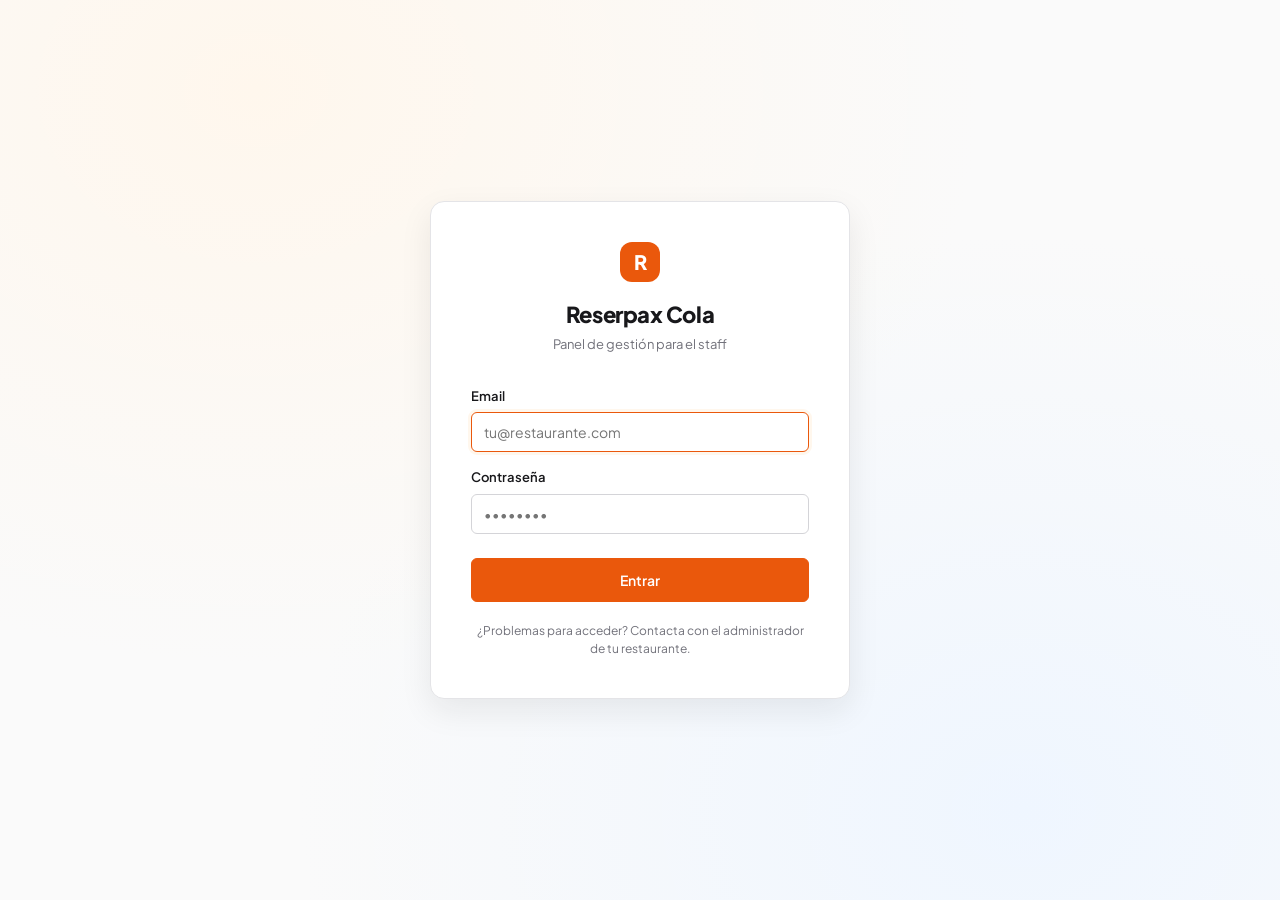
==== index.html @ 48ea2f74 "Mover archivos a la raíz del repo para GitHub Pages" ====
<!DOCTYPE html>
<html lang="es">
<head>
  <meta charset="UTF-8">
  <meta name="viewport" content="width=device-width, initial-scale=1.0">
  <title>Iniciar sesión — Reserpax Cola</title>
  <link rel="stylesheet" href="css/styles.css">
</head>
<body>
  <div class="login-page">
    <div class="login-card">
      <div class="login-brand">
        <div class="dot">R</div>
        <h1>Reserpax Cola</h1>
        <p>Panel de gestión para el staff</p>
      </div>

      <form>
        <div class="form-group">
          <label class="label" for="email">Email</label>
          <input type="email" id="email" class="input" placeholder="tu@restaurante.com" autofocus>
        </div>

        <div class="form-group">
          <label class="label" for="password">Contraseña</label>
          <input type="password" id="password" class="input" placeholder="••••••••">
        </div>

        <button type="submit" class="btn btn-primary btn-lg" style="width: 100%; margin-top: 8px;">
          Entrar
        </button>

        <p class="hint" style="text-align: center; margin-top: 20px;">
          ¿Problemas para acceder? Contacta con el administrador de tu restaurante.
        </p>
      </form>
    </div>
  </div>
</body>
</html>
---- css/styles.css ----
/* =====================================================
   Reserpax — Panel Staff (Cola de espera)
   Estilo: claro, limpio, operativo
   ===================================================== */

@import url('https://fonts.googleapis.com/css2?family=Plus+Jakarta+Sans:wght@400;500;600;700;800&family=JetBrains+Mono:wght@500&display=swap');

:root {
  --bg: #fafafa;
  --surface: #ffffff;
  --surface-2: #f4f4f5;
  --border: #e4e4e7;
  --border-strong: #d4d4d8;

  --text: #18181b;
  --text-muted: #71717a;
  --text-faint: #a1a1aa;

  --accent: #ea580c;
  --accent-hover: #c2410c;
  --accent-soft: #fff7ed;

  --success: #16a34a;
  --success-soft: #f0fdf4;
  --warning: #d97706;
  --warning-soft: #fffbeb;
  --danger: #dc2626;
  --danger-soft: #fef2f2;
  --info: #2563eb;
  --info-soft: #eff6ff;

  --shadow-sm: 0 1px 2px rgba(24,24,27,.04);
  --shadow: 0 4px 12px rgba(24,24,27,.06);
  --shadow-lg: 0 12px 32px rgba(24,24,27,.08);

  --radius: 10px;
  --radius-sm: 6px;
  --radius-lg: 14px;

  --font-sans: 'Plus Jakarta Sans', system-ui, sans-serif;
  --font-mono: 'JetBrains Mono', monospace;
}

* { box-sizing: border-box; margin: 0; padding: 0; }

body {
  font-family: var(--font-sans);
  background: var(--bg);
  color: var(--text);
  font-size: 14px;
  line-height: 1.5;
  min-height: 100vh;
  -webkit-font-smoothing: antialiased;
}

/* ============ LAYOUT ============ */
.app {
  display: grid;
  grid-template-columns: 240px 1fr;
  min-height: 100vh;
}

.sidebar {
  background: var(--surface);
  border-right: 1px solid var(--border);
  padding: 24px 16px;
  display: flex;
  flex-direction: column;
  gap: 4px;
  position: sticky;
  top: 0;
  height: 100vh;
}

.sidebar .brand {
  display: flex;
  align-items: center;
  gap: 10px;
  padding: 8px 12px 24px;
  font-weight: 800;
  font-size: 18px;
  letter-spacing: -0.02em;
}

.sidebar .brand-dot {
  width: 10px; height: 10px;
  border-radius: 50%;
  background: var(--accent);
}

.nav-link {
  display: flex;
  align-items: center;
  gap: 12px;
  padding: 10px 12px;
  border-radius: var(--radius-sm);
  color: var(--text-muted);
  text-decoration: none;
  font-weight: 500;
  font-size: 14px;
  transition: background .15s, color .15s;
}

.nav-link:hover { background: var(--surface-2); color: var(--text); }

.nav-link.active {
  background: var(--accent-soft);
  color: var(--accent);
  font-weight: 600;
}

.nav-link .icon { width: 18px; height: 18px; flex-shrink: 0; }

.nav-section-title {
  font-size: 11px;
  text-transform: uppercase;
  letter-spacing: .08em;
  color: var(--text-faint);
  padding: 16px 12px 8px;
  font-weight: 600;
}

.sidebar-footer {
  margin-top: auto;
  padding-top: 16px;
  border-top: 1px solid var(--border);
}

.user-chip {
  display: flex;
  align-items: center;
  gap: 10px;
  padding: 8px 12px;
  border-radius: var(--radius-sm);
}

.avatar {
  width: 32px; height: 32px;
  border-radius: 50%;
  background: var(--accent);
  color: white;
  display: grid;
  place-items: center;
  font-weight: 700;
  font-size: 13px;
}

.user-info { font-size: 13px; line-height: 1.3; }
.user-info strong { display: block; color: var(--text); }
.user-info small { color: var(--text-muted); }

/* ============ MAIN ============ */
.main {
  padding: 32px 40px;
  max-width: 1400px;
  width: 100%;
}

.page-header {
  display: flex;
  align-items: flex-end;
  justify-content: space-between;
  margin-bottom: 28px;
  gap: 24px;
}

.page-title {
  font-size: 28px;
  font-weight: 700;
  letter-spacing: -0.02em;
  line-height: 1.1;
}

.page-subtitle {
  color: var(--text-muted);
  margin-top: 4px;
  font-size: 14px;
}

/* ============ BOTONES ============ */
.btn {
  display: inline-flex;
  align-items: center;
  justify-content: center;
  gap: 8px;
  padding: 10px 16px;
  border: 1px solid var(--border-strong);
  border-radius: var(--radius-sm);
  background: var(--surface);
  color: var(--text);
  font-family: inherit;
  font-weight: 600;
  font-size: 13px;
  cursor: pointer;
  transition: all .15s;
  text-decoration: none;
}
.btn:hover { background: var(--surface-2); }

.btn-primary {
  background: var(--accent);
  border-color: var(--accent);
  color: white;
}
.btn-primary:hover { background: var(--accent-hover); border-color: var(--accent-hover); }

.btn-ghost { border-color: transparent; background: transparent; }
.btn-ghost:hover { background: var(--surface-2); }

.btn-danger { color: var(--danger); }
.btn-danger:hover { background: var(--danger-soft); border-color: var(--danger); }

.btn-sm { padding: 6px 10px; font-size: 12px; }
.btn-lg { padding: 12px 20px; font-size: 14px; }

/* ============ CARDS ============ */
.card {
  background: var(--surface);
  border: 1px solid var(--border);
  border-radius: var(--radius);
  padding: 20px;
}

.card-header {
  display: flex;
  justify-content: space-between;
  align-items: center;
  margin-bottom: 16px;
}

.card-title {
  font-size: 15px;
  font-weight: 600;
}

/* ============ STATS ============ */
.stats-grid {
  display: grid;
  grid-template-columns: repeat(auto-fit, minmax(180px, 1fr));
  gap: 16px;
  margin-bottom: 28px;
}

.stat {
  background: var(--surface);
  border: 1px solid var(--border);
  border-radius: var(--radius);
  padding: 18px 20px;
}

.stat-label {
  font-size: 12px;
  text-transform: uppercase;
  letter-spacing: .06em;
  color: var(--text-muted);
  font-weight: 600;
}

.stat-value {
  font-size: 28px;
  font-weight: 700;
  letter-spacing: -0.02em;
  margin-top: 6px;
  font-family: var(--font-mono);
}

.stat-trend {
  font-size: 12px;
  color: var(--success);
  margin-top: 4px;
  font-weight: 500;
}
.stat-trend.negative { color: var(--danger); }

/* ============ BADGES ============ */
.badge {
  display: inline-flex;
  align-items: center;
  gap: 6px;
  padding: 3px 10px;
  border-radius: 999px;
  font-size: 11px;
  font-weight: 600;
  text-transform: uppercase;
  letter-spacing: .04em;
}

.badge-dot {
  width: 6px; height: 6px;
  border-radius: 50%;
}

.badge-esperando { background: var(--info-soft); color: var(--info); }
.badge-esperando .badge-dot { background: var(--info); }

.badge-avisado { background: var(--warning-soft); color: var(--warning); }
.badge-avisado .badge-dot { background: var(--warning); animation: pulse 1.5s ease-in-out infinite; }

.badge-sentado { background: var(--success-soft); color: var(--success); }
.badge-sentado .badge-dot { background: var(--success); }

.badge-cancelado { background: var(--danger-soft); color: var(--danger); }
.badge-cancelado .badge-dot { background: var(--danger); }

@keyframes pulse {
  0%, 100% { opacity: 1; }
  50% { opacity: .4; }
}

/* ============ COLA ============ */
.cola-list {
  display: flex;
  flex-direction: column;
  gap: 10px;
}

.cola-item {
  background: var(--surface);
  border: 1px solid var(--border);
  border-radius: var(--radius);
  padding: 16px 20px;
  display: grid;
  grid-template-columns: 48px 1fr auto;
  gap: 16px;
  align-items: center;
  transition: border-color .15s, box-shadow .15s;
}
.cola-item:hover { border-color: var(--border-strong); box-shadow: var(--shadow-sm); }

.cola-item.highlighted {
  border-color: var(--warning);
  background: var(--warning-soft);
}

.posicion {
  width: 48px; height: 48px;
  border-radius: var(--radius);
  background: var(--surface-2);
  display: grid;
  place-items: center;
  font-family: var(--font-mono);
  font-weight: 600;
  font-size: 18px;
  color: var(--text);
}

.cola-item.highlighted .posicion {
  background: var(--warning);
  color: white;
}

.cola-info { min-width: 0; }

.cola-nombre {
  font-weight: 700;
  font-size: 16px;
  display: flex;
  align-items: center;
  gap: 10px;
  margin-bottom: 4px;
}

.cola-meta {
  display: flex;
  gap: 16px;
  font-size: 13px;
  color: var(--text-muted);
  flex-wrap: wrap;
}

.cola-meta span { display: inline-flex; align-items: center; gap: 4px; }

.cola-comment {
  margin-top: 8px;
  padding: 8px 12px;
  background: var(--surface-2);
  border-radius: var(--radius-sm);
  font-size: 13px;
  color: var(--text-muted);
  border-left: 3px solid var(--accent);
}

.cola-actions {
  display: flex;
  gap: 6px;
}

.time-badge {
  font-family: var(--font-mono);
  font-size: 12px;
  color: var(--text-muted);
  background: var(--surface-2);
  padding: 2px 8px;
  border-radius: 4px;
}

/* ============ TABLAS ============ */
.table-wrapper {
  background: var(--surface);
  border: 1px solid var(--border);
  border-radius: var(--radius);
  overflow: hidden;
}

table {
  width: 100%;
  border-collapse: collapse;
}

th {
  text-align: left;
  font-size: 11px;
  text-transform: uppercase;
  letter-spacing: .06em;
  color: var(--text-muted);
  font-weight: 600;
  padding: 12px 20px;
  background: var(--surface-2);
  border-bottom: 1px solid var(--border);
}

td {
  padding: 14px 20px;
  border-bottom: 1px solid var(--border);
  font-size: 14px;
}

tbody tr:last-child td { border-bottom: 0; }
tbody tr:hover { background: var(--surface-2); }

/* ============ FORMS ============ */
.form-group { margin-bottom: 16px; }

.label {
  display: block;
  font-size: 13px;
  font-weight: 600;
  margin-bottom: 6px;
  color: var(--text);
}

.input, .select, .textarea {
  width: 100%;
  padding: 10px 12px;
  border: 1px solid var(--border-strong);
  border-radius: var(--radius-sm);
  background: var(--surface);
  font-family: inherit;
  font-size: 14px;
  color: var(--text);
  transition: border-color .15s, box-shadow .15s;
}

.input:focus, .select:focus, .textarea:focus {
  outline: none;
  border-color: var(--accent);
  box-shadow: 0 0 0 3px var(--accent-soft);
}

.textarea { resize: vertical; min-height: 80px; }

.hint {
  font-size: 12px;
  color: var(--text-muted);
  margin-top: 4px;
}

/* ============ LOGIN ============ */
.login-page {
  min-height: 100vh;
  display: grid;
  place-items: center;
  padding: 24px;
  background:
    radial-gradient(at 20% 10%, var(--accent-soft) 0, transparent 50%),
    radial-gradient(at 80% 90%, var(--info-soft) 0, transparent 50%),
    var(--bg);
}

.login-card {
  width: 100%;
  max-width: 420px;
  background: var(--surface);
  border: 1px solid var(--border);
  border-radius: var(--radius-lg);
  padding: 40px;
  box-shadow: var(--shadow-lg);
}

.login-brand {
  text-align: center;
  margin-bottom: 32px;
}

.login-brand .dot {
  width: 40px; height: 40px;
  border-radius: 12px;
  background: var(--accent);
  margin: 0 auto 16px;
  display: grid;
  place-items: center;
  color: white;
  font-weight: 800;
  font-size: 20px;
}

.login-brand h1 {
  font-size: 22px;
  font-weight: 800;
  letter-spacing: -0.02em;
}

.login-brand p {
  font-size: 13px;
  color: var(--text-muted);
  margin-top: 4px;
}

/* ============ EMPTY ============ */
.empty-state {
  text-align: center;
  padding: 60px 20px;
  color: var(--text-muted);
}

.empty-state-icon {
  font-size: 40px;
  margin-bottom: 12px;
  opacity: .4;
}

.empty-state h3 {
  font-size: 16px;
  color: var(--text);
  margin-bottom: 6px;
}

/* ============ QR CARD ============ */
.qr-card {
  display: flex;
  gap: 24px;
  align-items: center;
  padding: 24px;
  background: var(--surface);
  border: 1px solid var(--border);
  border-radius: var(--radius);
}

.qr-placeholder {
  width: 140px; height: 140px;
  background: repeating-conic-gradient(#18181b 0% 25%, #fff 0% 50%) 50% / 20px 20px;
  border-radius: var(--radius-sm);
  flex-shrink: 0;
}

/* ============ UTILS ============ */
.flex { display: flex; }
.flex-col { flex-direction: column; }
.gap-2 { gap: 8px; }
.gap-4 { gap: 16px; }
.items-center { align-items: center; }
.justify-between { justify-content: space-between; }
.mt-4 { margin-top: 16px; }
.mb-4 { margin-bottom: 16px; }
.text-muted { color: var(--text-muted); }
.text-sm { font-size: 13px; }
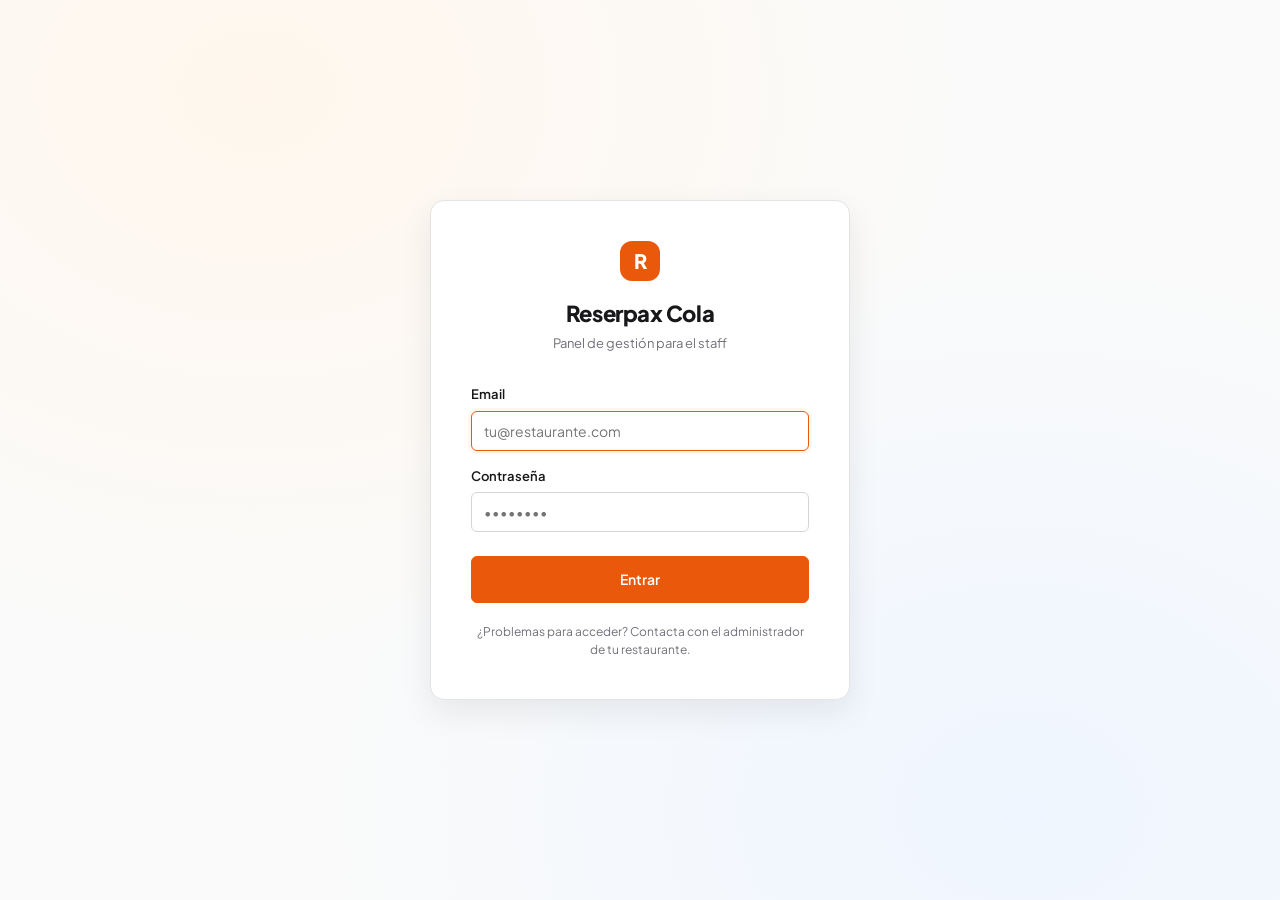
==== commit 09feb47f: ""Conectar boton de login con cola.html"" ====
--- a/index.html
+++ b/index.html
@@ -26,9 +26,10 @@
           <input type="password" id="password" class="input" placeholder="••••••••">
         </div>
 
-        <button type="submit" class="btn btn-primary btn-lg" style="width: 100%; margin-top: 8px;">
+        <a href="cola.html" class="btn btn-primary btn-lg" style="width: 100%; margin-top: 8px; text-decoration: none;">
           Entrar
-        </button>
+        </a>
+      
 
         <p class="hint" style="text-align: center; margin-top: 20px;">
           ¿Problemas para acceder? Contacta con el administrador de tu restaurante.
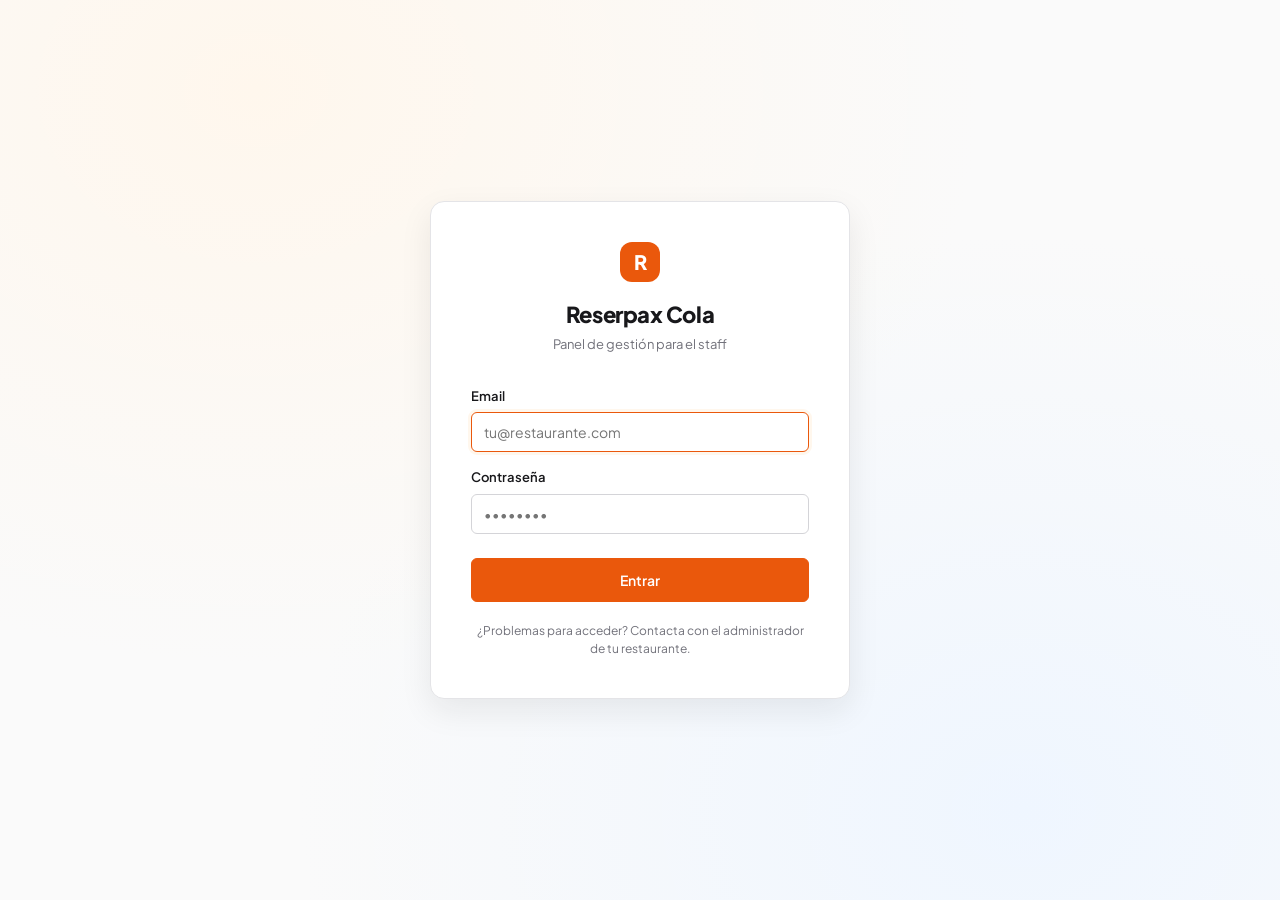
==== commit 12e0d3f0: "añadir botones para localizar comensales en la lista según número de integrantes" ====
--- a/index.html
+++ b/index.html
@@ -26,10 +26,9 @@
           <input type="password" id="password" class="input" placeholder="••••••••">
         </div>
 
-        <a href="cola.html" class="btn btn-primary btn-lg" style="width: 100%; margin-top: 8px; text-decoration: none;">
+        <button type="submit" class="btn btn-primary btn-lg" style="width: 100%; margin-top: 8px;">
           Entrar
-        </a>
-      
+        </button>
 
         <p class="hint" style="text-align: center; margin-top: 20px;">
           ¿Problemas para acceder? Contacta con el administrador de tu restaurante.
--- a/css/styles.css
+++ b/css/styles.css
@@ -305,6 +305,130 @@
 @keyframes pulse {
   0%, 100% { opacity: 1; }
   50% { opacity: .4; }
+}
+
+/* ============ FILTROS ============ */
+.filters {
+  display: flex;
+  justify-content: space-between;
+  align-items: center;
+  gap: 16px;
+  padding: 14px 18px;
+  background: var(--surface);
+  border: 1px solid var(--border);
+  border-radius: var(--radius);
+  margin-bottom: 16px;
+  flex-wrap: wrap;
+}
+
+.filter-group {
+  display: flex;
+  align-items: center;
+  gap: 8px;
+  flex-wrap: wrap;
+}
+
+.filter-label {
+  font-size: 13px;
+  color: var(--text-muted);
+  font-weight: 600;
+  margin-right: 4px;
+}
+
+.filter-btn {
+  padding: 6px 14px;
+  border: 1px solid var(--border-strong);
+  background: var(--surface);
+  border-radius: 999px;
+  font-family: inherit;
+  font-size: 13px;
+  font-weight: 600;
+  color: var(--text-muted);
+  cursor: pointer;
+  transition: all .15s;
+}
+
+.filter-btn:hover {
+  background: var(--surface-2);
+  color: var(--text);
+}
+
+.filter-btn.active {
+  background: var(--accent);
+  border-color: var(--accent);
+  color: white;
+}
+
+.filter-search {
+  display: flex;
+  gap: 6px;
+  align-items: center;
+}
+
+.filter-input {
+  width: 110px;
+  padding: 6px 10px;
+  font-size: 13px;
+}
+
+/* ============ FILTROS ============ */
+.filters {
+  display: flex;
+  align-items: center;
+  justify-content: space-between;
+  gap: 20px;
+  padding: 14px 18px;
+  background: var(--surface);
+  border: 1px solid var(--border);
+  border-radius: var(--radius);
+  margin-bottom: 16px;
+  flex-wrap: wrap;
+}
+
+.filter-group {
+  display: flex;
+  align-items: center;
+  gap: 8px;
+  flex-wrap: wrap;
+}
+
+.filter-label {
+  font-size: 13px;
+  color: var(--text-muted);
+  font-weight: 500;
+  margin-right: 4px;
+}
+
+.filter-btn {
+  padding: 6px 14px;
+  border: 1px solid var(--border-strong);
+  background: var(--surface);
+  color: var(--text);
+  border-radius: var(--radius-sm);
+  font-family: inherit;
+  font-size: 13px;
+  font-weight: 500;
+  cursor: pointer;
+  transition: all .15s;
+}
+.filter-btn:hover { background: var(--surface-2); }
+
+.filter-btn.active {
+  background: var(--accent);
+  border-color: var(--accent);
+  color: white;
+}
+
+.filter-search {
+  display: flex;
+  gap: 6px;
+  align-items: center;
+}
+
+.filter-input {
+  width: 110px;
+  padding: 6px 10px;
+  font-size: 13px;
 }
 
 /* ============ COLA ============ */
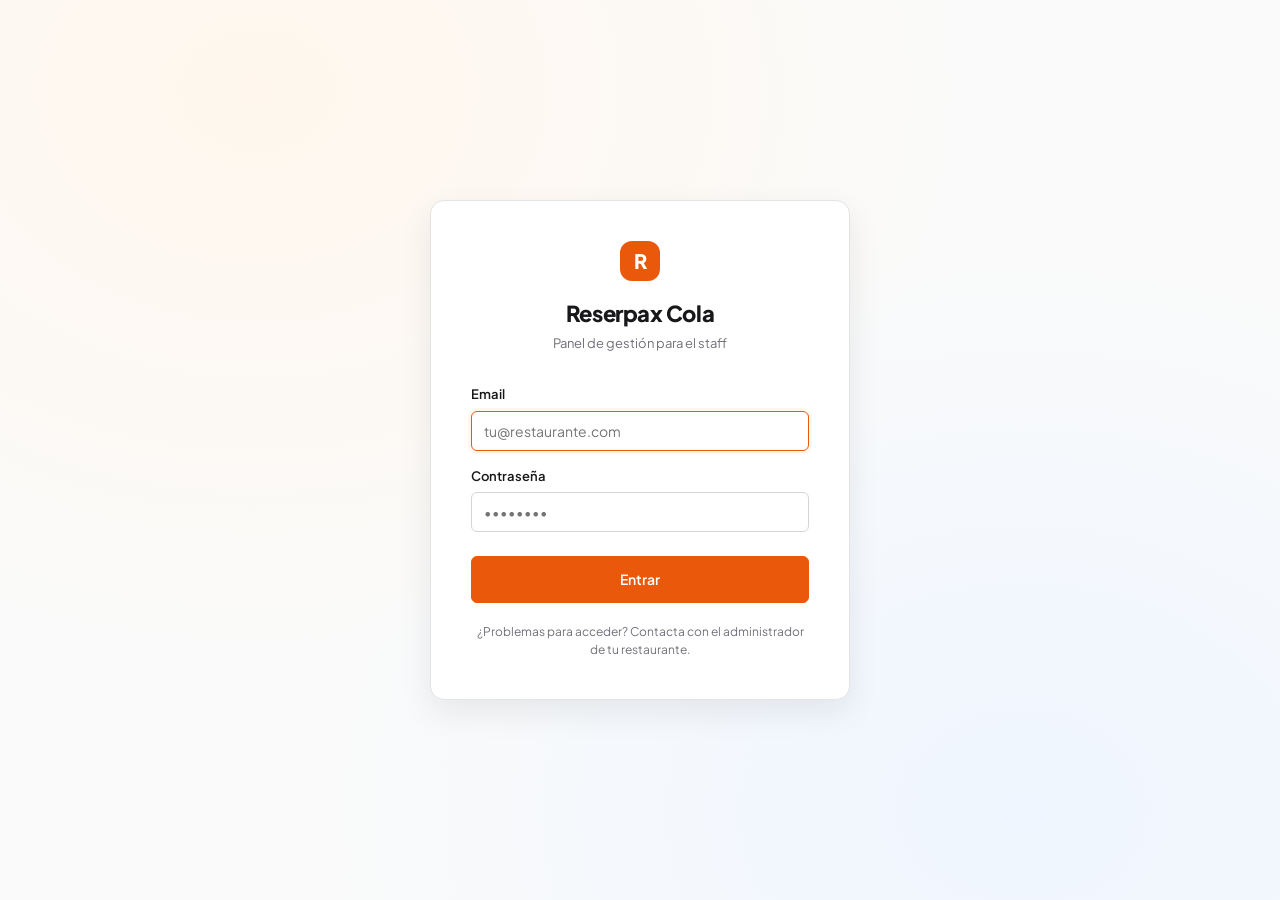
==== commit cf1bf935: "Replace submit button with link for login" ====
--- a/index.html
+++ b/index.html
@@ -25,10 +25,10 @@
           <label class="label" for="password">Contraseña</label>
           <input type="password" id="password" class="input" placeholder="••••••••">
         </div>
-
-        <button type="submit" class="btn btn-primary btn-lg" style="width: 100%; margin-top: 8px;">
-          Entrar
-        </button>
+<a href="cola.html" class="btn btn-primary btn-lg" style="width: 100%; margin-top: 8px; text-decoration: none;">
+  Entrar
+</a>
+        
 
         <p class="hint" style="text-align: center; margin-top: 20px;">
           ¿Problemas para acceder? Contacta con el administrador de tu restaurante.
--- a/css/styles.css
+++ b/css/styles.css
@@ -377,7 +377,7 @@
   align-items: center;
   justify-content: space-between;
   gap: 20px;
-  padding: 14px 18px;
+  padding: 18px 22px;
   background: var(--surface);
   border: 1px solid var(--border);
   border-radius: var(--radius);
@@ -388,28 +388,29 @@
 .filter-group {
   display: flex;
   align-items: center;
-  gap: 8px;
+  gap: 10px;
   flex-wrap: wrap;
 }
 
 .filter-label {
-  font-size: 13px;
-  color: var(--text-muted);
-  font-weight: 500;
-  margin-right: 4px;
+  font-size: 14px;
+  color: var(--text);
+  font-weight: 600;
+  margin-right: 6px;
 }
 
 .filter-btn {
-  padding: 6px 14px;
+  padding: 10px 18px;
   border: 1px solid var(--border-strong);
   background: var(--surface);
   color: var(--text);
   border-radius: var(--radius-sm);
   font-family: inherit;
-  font-size: 13px;
-  font-weight: 500;
+  font-size: 14px;
+  font-weight: 600;
   cursor: pointer;
   transition: all .15s;
+  min-width: 60px;
 }
 .filter-btn:hover { background: var(--surface-2); }
 
@@ -421,14 +422,19 @@
 
 .filter-search {
   display: flex;
-  gap: 6px;
+  gap: 8px;
   align-items: center;
 }
 
 .filter-input {
-  width: 110px;
-  padding: 6px 10px;
-  font-size: 13px;
+  width: 140px;
+  padding: 10px 14px;
+  font-size: 14px;
+}
+
+.filter-search .btn {
+  padding: 10px 18px;
+  font-size: 14px;
 }
 
 /* ============ COLA ============ */
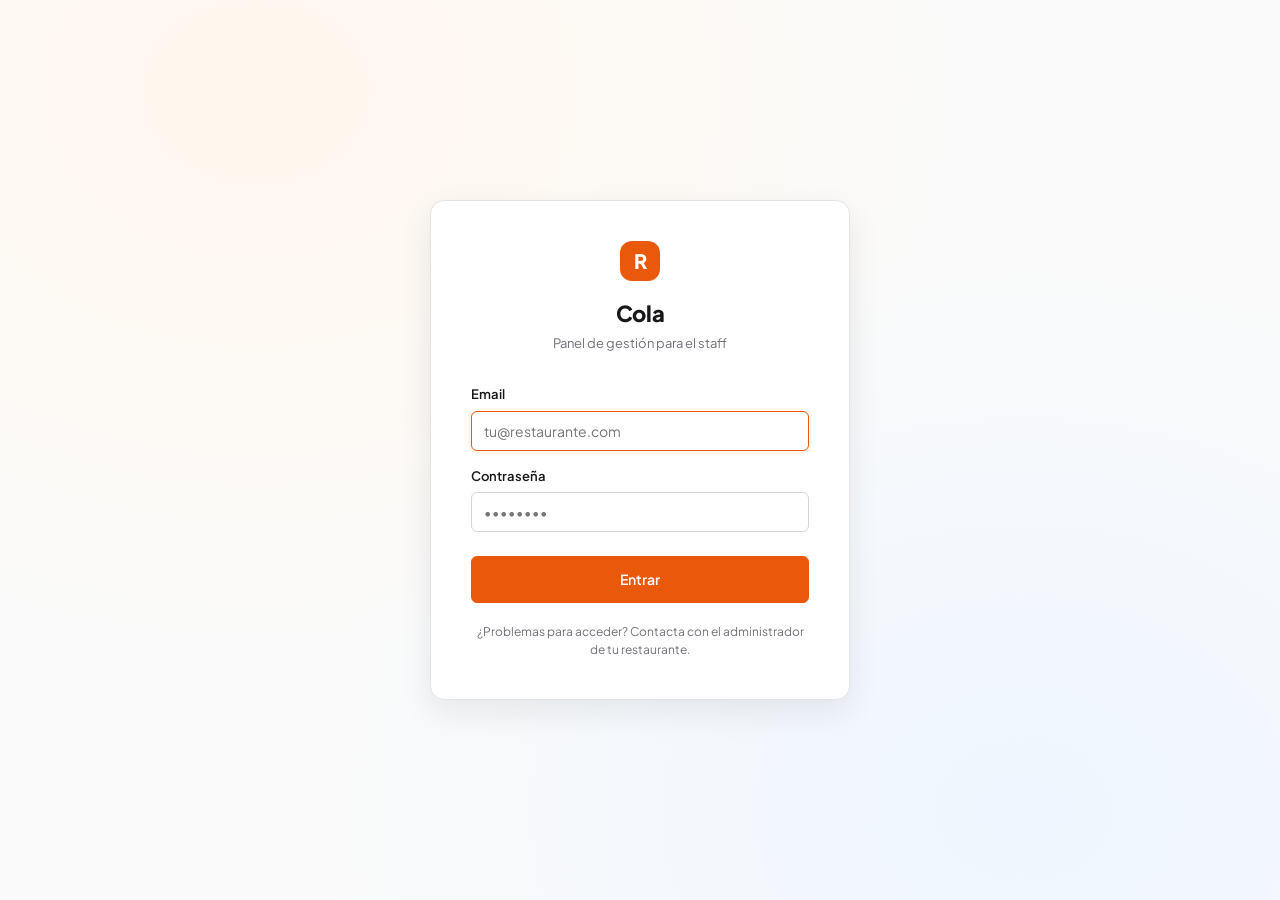
==== commit 865afa42: "Change header" ====
--- a/index.html
+++ b/index.html
@@ -3,7 +3,7 @@
 <head>
   <meta charset="UTF-8">
   <meta name="viewport" content="width=device-width, initial-scale=1.0">
-  <title>Iniciar sesión — Reserpax Cola</title>
+  <title>Iniciar sesión — Cola</title>
   <link rel="stylesheet" href="css/styles.css">
 </head>
 <body>
@@ -11,7 +11,7 @@
     <div class="login-card">
       <div class="login-brand">
         <div class="dot">R</div>
-        <h1>Reserpax Cola</h1>
+        <h1>Cola</h1>
         <p>Panel de gestión para el staff</p>
       </div>
 
